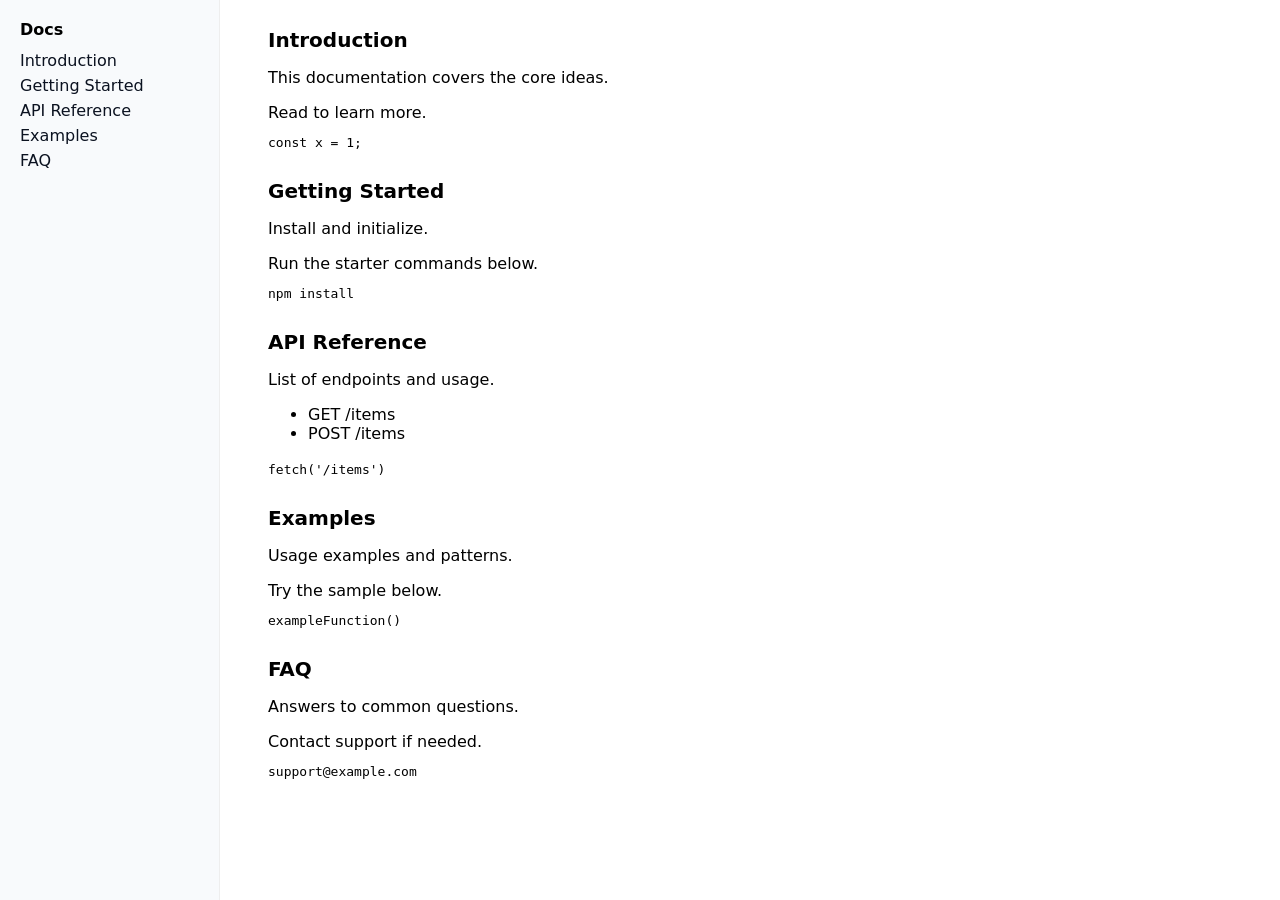
==== Build a Technical Documentation Page/index.html @ 85beb4f9 "Add all five certification projects: Survey Form, Playing Cards, Product Landing Page, Book Inventor" ====
<!DOCTYPE html>
<html lang="en">
<head>
  <meta charset="utf-8" />
  <meta name="viewport" content="width=device-width,initial-scale=1" />
  <title>Technical Documentation</title>
  <link rel="stylesheet" href="styles.css">
</head>
<body>
  <nav id="navbar">
    <header>Docs</header>
    <a class="nav-link" href="#Introduction">Introduction</a>
    <a class="nav-link" href="#Getting_Started">Getting Started</a>
    <a class="nav-link" href="#API_Reference">API Reference</a>
    <a class="nav-link" href="#Examples">Examples</a>
    <a class="nav-link" href="#FAQ">FAQ</a>
  </nav>

  <main id="main-doc">
    <section class="main-section" id="Introduction">
      <header>Introduction</header>
      <p>This documentation covers the core ideas.</p>
      <p>Read to learn more.</p>
      <code>const x = 1;</code>
    </section>

    <section class="main-section" id="Getting_Started">
      <header>Getting Started</header>
      <p>Install and initialize.</p>
      <p>Run the starter commands below.</p>
      <code>npm install</code>
    </section>

    <section class="main-section" id="API_Reference">
      <header>API Reference</header>
      <p>List of endpoints and usage.</p>
      <ul>
        <li>GET /items</li>
        <li>POST /items</li>
      </ul>
      <code>fetch('/items')</code>
    </section>

    <section class="main-section" id="Examples">
      <header>Examples</header>
      <p>Usage examples and patterns.</p>
      <p>Try the sample below.</p>
      <code>exampleFunction()</code>
    </section>

    <section class="main-section" id="FAQ">
      <header>FAQ</header>
      <p>Answers to common questions.</p>
      <p>Contact support if needed.</p>
      <code>support@example.com</code>
    </section>
  </main>
</body>
</html>
---- Build a Technical Documentation Page/styles.css ----
* { box-sizing: border-box; }
body { margin: 0; font-family: system-ui, Arial, sans-serif; }
#navbar { position: fixed; left: 0; top: 0; width: 220px; height: 100vh; background: #f8fafc; padding: 20px; border-right: 1px solid #eee; }
#navbar header { font-weight: 800; margin-bottom: 12px; }
#navbar .nav-link { display: block; margin: 6px 0; color: #0b1220; text-decoration: none; }

#main-doc { margin-left: 240px; padding: 28px; }
.main-section { margin-bottom: 28px; }
.main-section > header { font-size: 20px; font-weight: 700; margin-bottom: 8px; }
.main-section p { margin-bottom: 10px; }

@media (max-width: 900px) {
  #navbar { position: static; width: 100%; height: auto; border-right: none; }
  #main-doc { margin-left: 0; }
}
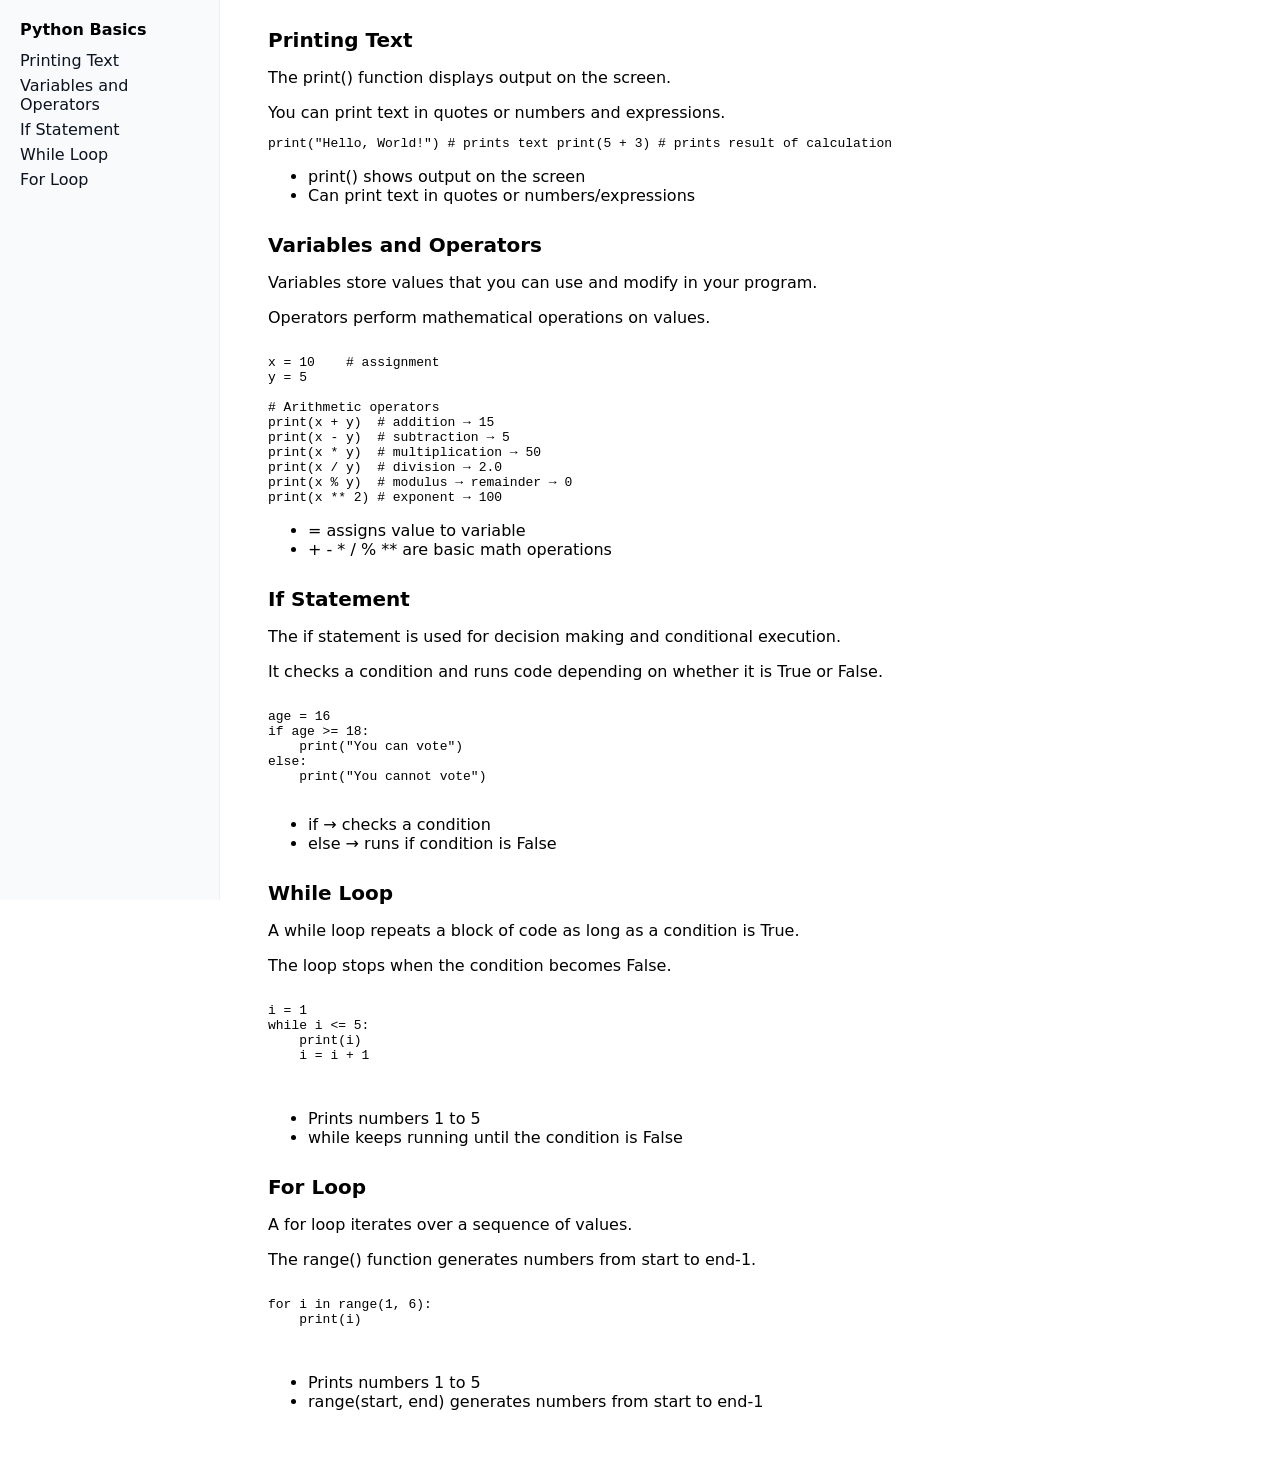
==== commit ebff66ce: "Refactor styles and update HTML for improved layout and design consistency across certification proj" ====
--- a/Build a Technical Documentation Page/index.html
+++ b/Build a Technical Documentation Page/index.html
@@ -3,56 +3,105 @@
 <head>
   <meta charset="utf-8" />
   <meta name="viewport" content="width=device-width,initial-scale=1" />
-  <title>Technical Documentation</title>
+  <title>Python Basics</title>
   <link rel="stylesheet" href="styles.css">
 </head>
 <body>
   <nav id="navbar">
-    <header>Docs</header>
-    <a class="nav-link" href="#Introduction">Introduction</a>
-    <a class="nav-link" href="#Getting_Started">Getting Started</a>
-    <a class="nav-link" href="#API_Reference">API Reference</a>
-    <a class="nav-link" href="#Examples">Examples</a>
-    <a class="nav-link" href="#FAQ">FAQ</a>
+    <header>Python Basics</header>
+    <a class="nav-link" href="#Printing_Text">Printing Text</a>
+    <a class="nav-link" href="#Variables_and_Operators">Variables and Operators</a>
+    <a class="nav-link" href="#If_Statement">If Statement</a>
+    <a class="nav-link" href="#While_Loop">While Loop</a>
+    <a class="nav-link" href="#For_Loop">For Loop</a>
   </nav>
 
   <main id="main-doc">
-    <section class="main-section" id="Introduction">
-      <header>Introduction</header>
-      <p>This documentation covers the core ideas.</p>
-      <p>Read to learn more.</p>
-      <code>const x = 1;</code>
+    <section class="main-section" id="Printing_Text">
+      <header>Printing Text</header>
+      <p>The print() function displays output on the screen.</p>
+      <p>You can print text in quotes or numbers and expressions.</p>
+      <code>print("Hello, World!")  # prints text
+print(5 + 3)            # prints result of calculation</code>
+      <ul>
+        <li>print() shows output on the screen</li>
+        <li>Can print text in quotes or numbers/expressions</li>
+      </ul>
     </section>
 
-    <section class="main-section" id="Getting_Started">
-      <header>Getting Started</header>
-      <p>Install and initialize.</p>
-      <p>Run the starter commands below.</p>
-      <code>npm install</code>
+    <section class="main-section" id="Variables_and_Operators">
+      <header>Variables and Operators</header>
+      <p>Variables store values that you can use and modify in your program.</p>
+      <p>Operators perform mathematical operations on values.</p>
+      <pre>
+      <code>
+x = 10    # assignment
+y = 5
+
+# Arithmetic operators
+print(x + y)  # addition → 15
+print(x - y)  # subtraction → 5
+print(x * y)  # multiplication → 50
+print(x / y)  # division → 2.0
+print(x % y)  # modulus → remainder → 0
+print(x ** 2) # exponent → 100</code>
+</pre>
+      <ul>
+        <li>= assigns value to variable</li>
+        <li>+ - * / % ** are basic math operations</li>
+      </ul>
     </section>
 
-    <section class="main-section" id="API_Reference">
-      <header>API Reference</header>
-      <p>List of endpoints and usage.</p>
+    <section class="main-section" id="If_Statement">
+      <header>If Statement</header>
+      <p>The if statement is used for decision making and conditional execution.</p>
+      <p>It checks a condition and runs code depending on whether it is True or False.</p>
+      <pre>
+      <code>
+age = 16
+if age >= 18:
+    print("You can vote")
+else:
+    print("You cannot vote")</code>
+    </pre>
       <ul>
-        <li>GET /items</li>
-        <li>POST /items</li>
+        <li>if → checks a condition</li>
+        <li>else → runs if condition is False</li>
       </ul>
-      <code>fetch('/items')</code>
     </section>
 
-    <section class="main-section" id="Examples">
-      <header>Examples</header>
-      <p>Usage examples and patterns.</p>
-      <p>Try the sample below.</p>
-      <code>exampleFunction()</code>
+    <section class="main-section" id="While_Loop">
+      <header>While Loop</header>
+      <p>A while loop repeats a block of code as long as a condition is True.</p>
+      <p>The loop stops when the condition becomes False.</p>
+      <pre>
+      <code>
+i = 1
+while i <= 5:
+    print(i)
+    i = i + 1
+        </code>
+      </pre>
+      <ul>
+        <li>Prints numbers 1 to 5</li>
+        <li>while keeps running until the condition is False</li>
+      </ul>
     </section>
 
-    <section class="main-section" id="FAQ">
-      <header>FAQ</header>
-      <p>Answers to common questions.</p>
-      <p>Contact support if needed.</p>
-      <code>support@example.com</code>
+    <section class="main-section" id="For_Loop">
+      <header>For Loop</header>
+      <p>A for loop iterates over a sequence of values.</p>
+      <p>The range() function generates numbers from start to end-1.</p>
+      <pre>
+      <code>
+for i in range(1, 6):
+    print(i)
+    </code>
+        </pre>
+      <ul>
+        <li>Prints numbers 1 to 5</li>
+        <li>range(start, end) generates numbers from start to end-1</li>
+      </ul>
     </section>
   </main>
 </body>
--- a/Build a Technical Documentation Page/styles.css
+++ b/Build a Technical Documentation Page/styles.css
@@ -1,15 +1,63 @@
-* { box-sizing: border-box; }
-body { margin: 0; font-family: system-ui, Arial, sans-serif; }
-#navbar { position: fixed; left: 0; top: 0; width: 220px; height: 100vh; background: #f8fafc; padding: 20px; border-right: 1px solid #eee; }
-#navbar header { font-weight: 800; margin-bottom: 12px; }
-#navbar .nav-link { display: block; margin: 6px 0; color: #0b1220; text-decoration: none; }
+* {
+    box-sizing: border-box;
+}
 
-#main-doc { margin-left: 240px; padding: 28px; }
-.main-section { margin-bottom: 28px; }
-.main-section > header { font-size: 20px; font-weight: 700; margin-bottom: 8px; }
-.main-section p { margin-bottom: 10px; }
+body {
+    margin: 0;
+    font-family: system-ui, Arial, sans-serif;
+}
+
+#navbar {
+    position: fixed;
+    left: 0;
+    top: 0;
+    width: 220px;
+    height: 100vh;
+    background-color: #f8fafc;
+    padding: 20px;
+    border-right: 1px solid #eee;
+}
+
+#navbar header {
+    font-weight: 800;
+    margin-bottom: 12px;
+}
+
+#navbar .nav-link {
+    display: block;
+    margin: 6px 0;
+    color: #0b1220;
+    text-decoration: none;
+}
+
+#main-doc {
+    margin-left: 240px;
+    padding: 28px;
+}
+
+.main-section {
+    margin-bottom: 28px;
+}
+
+.main-section > header {
+    font-size: 20px;
+    font-weight: 700;
+    margin-bottom: 8px;
+}
+
+.main-section p {
+    margin-bottom: 10px;
+}
 
 @media (max-width: 900px) {
-  #navbar { position: static; width: 100%; height: auto; border-right: none; }
-  #main-doc { margin-left: 0; }
+    #navbar {
+        position: static;
+        width: 100%;
+        height: auto;
+        border-right: none;
+    }
+
+    #main-doc {
+        margin-left: 0;
+    }
 }
